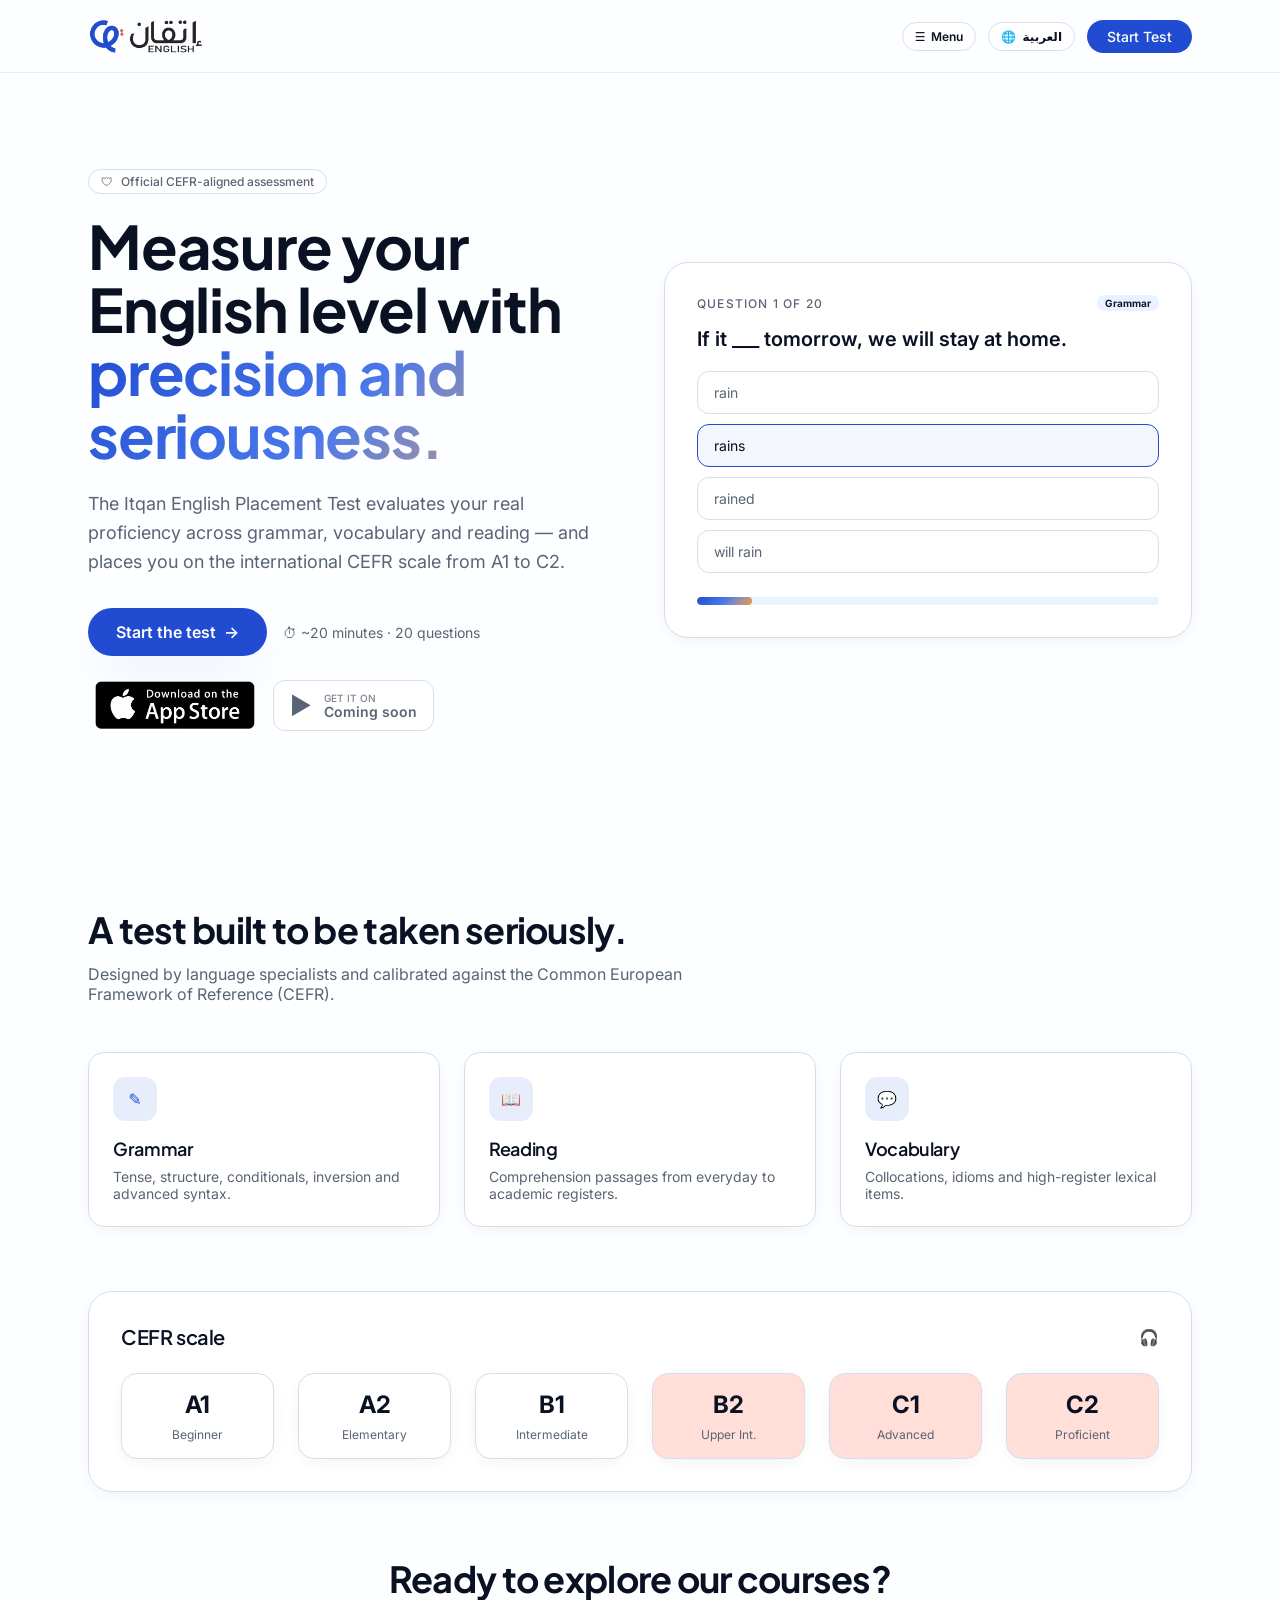
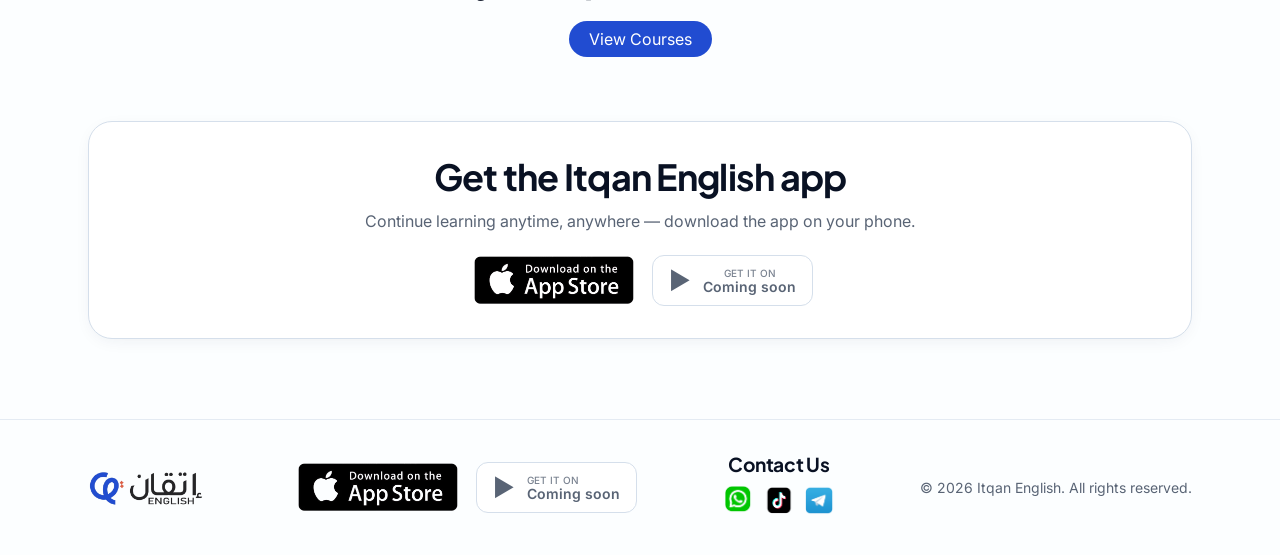
==== index.html @ 3c792fa4 "the first try" ====
<!doctype html><html lang="en"><head>
<meta charset="utf-8"/>
<meta name="viewport" content="width=device-width,initial-scale=1"/>
<title>Itqan English — Official English Proficiency Placement Test</title>
<meta name="description" content="Take the official Itqan English proficiency test. Accurate CEFR-based placement (A1–C2)."/>
<link rel="preconnect" href="https://fonts.googleapis.com"/>
<link rel="preconnect" href="https://fonts.gstatic.com" crossorigin/>
<link rel="stylesheet" href="https://fonts.googleapis.com/css2?family=Inter:wght@400;500;600;700&family=Plus+Jakarta+Sans:wght@600;700;800&family=Noto+Kufi+Arabic:wght@400;500;600;700;800&display=swap"/>
<link rel="stylesheet" href="itqan-html/styles.css"/>
</head><body>

  <header class="header">
  <div class="header-inner">

    <a href="index.html" class="logo">
      <img src="images/logo.png" alt="Logo" style="height:40px">
    </a>

    <nav class="nav">
      <div class="menu-wrap">
        <button id="menu-trigger" class="pill" aria-haspopup="true">
          ☰ <span data-i18n="nav.menu"></span>
        </button>

        <div id="menu-panel" class="menu-panel">
          <a href="index.html" data-i18n="nav.home"></a>
          <a href="itqan-html/courses.html" data-i18n="nav.courses"></a>
          <a href="itqan-html/about.html" data-i18n="nav.about"></a>
        </div>
      </div>

      <button class="pill" onclick="setLang(getLang()==='en'?'ar':'en')">
        🌐 <span data-i18n="lang.toggle"></span>
      </button>

      <a href="itqan-html/test.html" class="cta" data-i18n="nav.start"></a>
    </nav>

  </div>
</header>

<section class="hero">
  <div class="hero-bg"></div><div class="hero-blob"></div>
  <div class="hero-grid">
    <div>
      <span class="badge">🛡 <span data-i18n="home.badge"></span></span>
      <h1 class="h1 mt-5"><span data-i18n="home.title.1"></span><span class="h1-grad" data-i18n="home.title.2"></span></h1>
      <p class="lead" data-i18n="home.subtitle"></p>
      <div class="mt-8 flex items-center gap-4" style="flex-wrap:wrap">
        <a href="itqan-html/test.html" class="cta cta-lg"><span data-i18n="home.cta.start"></span> →</a>
        <span class="muted text-sm">⏱ <span data-i18n="home.cta.meta"></span></span>
      </div>
      <div class="stores">
  <a href="https://apps.apple.com/sa/app/english-إتقان/id6759668469" target="_blank" rel="noopener">
  <img src="images/appleIcon.png" alt="Download on the App Store" style="height:50px">
</a>
  <div class="store store-disabled" aria-disabled="true">
    <span style="font-size:1.5rem">▶</span>
    <span class="store-lines"><span class="store-top" data-i18n="store.google.top"></span><span class="store-bot" data-i18n="store.google.soon"></span></span>
  </div>
</div>
    </div>
    <div>
      <div class="card card-lg">
        <div class="flex items-center justify-between mb-4">
          <span class="text-xs muted font-medium" style="text-transform:uppercase;letter-spacing:.1em" data-i18n="home.demo.qcount"></span>
          <span class="lvl-pill lvl-pill-sm" data-i18n="home.demo.section"></span>
        </div>
        <p class="text-xl font-semibold">If it ___ tomorrow, we will stay at home.</p>
        <div class="mt-5" style="display:flex;flex-direction:column;gap:.625rem">
          <div class="opt">rain</div>
          <div class="opt opt-active">rains</div>
          <div class="opt">rained</div>
          <div class="opt">will rain</div>
        </div>
        <div class="demo-progress"><div class="demo-bar"></div></div>
      </div>
    </div>
  </div>
</section>

<section class="section">
  <div style="max-width:42rem;margin-bottom:3rem">
    <h2 class="h2" data-i18n="home.features.title"></h2>
    <p class="muted mt-3" data-i18n="home.features.desc"></p>
  </div>
  <div class="grid grid-3">
    <div class="card"><div class="feature-icon">✎</div><h3 class="text-lg font-semibold mt-4" data-i18n="home.feat.grammar.t"></h3><p class="muted text-sm mt-2" data-i18n="home.feat.grammar.d"></p></div>
    <div class="card"><div class="feature-icon">📖</div><h3 class="text-lg font-semibold mt-4" data-i18n="home.feat.reading.t"></h3><p class="muted text-sm mt-2" data-i18n="home.feat.reading.d"></p></div>
    <div class="card"><div class="feature-icon">💬</div><h3 class="text-lg font-semibold mt-4" data-i18n="home.feat.vocab.t"></h3><p class="muted text-sm mt-2" data-i18n="home.feat.vocab.d"></p></div>
  </div>

  <div class="card card-lg mt-16">
    <div class="flex items-center justify-between mb-6"><h3 class="text-xl font-semibold" data-i18n="home.cefr.title"></h3><span>🎧</span></div>
    <div class="grid grid-6 grid-6-sm">
      <div class="card" style="text-align:center;padding:1rem;"><div class="text-2xl font-bold">A1</div><div class="muted text-xs mt-2" data-i18n="cefr.A1"></div></div><div class="card" style="text-align:center;padding:1rem;"><div class="text-2xl font-bold">A2</div><div class="muted text-xs mt-2" data-i18n="cefr.A2"></div></div><div class="card" style="text-align:center;padding:1rem;"><div class="text-2xl font-bold">B1</div><div class="muted text-xs mt-2" data-i18n="cefr.B1"></div></div><div class="card" style="text-align:center;padding:1rem;background:var(--peach)"><div class="text-2xl font-bold">B2</div><div class="muted text-xs mt-2" data-i18n="cefr.B2"></div></div><div class="card" style="text-align:center;padding:1rem;background:var(--peach)"><div class="text-2xl font-bold">C1</div><div class="muted text-xs mt-2" data-i18n="cefr.C1"></div></div><div class="card" style="text-align:center;padding:1rem;background:var(--peach)"><div class="text-2xl font-bold">C2</div><div class="muted text-xs mt-2" data-i18n="cefr.C2"></div></div>
    </div>
  </div>

  <div class="mt-16 text-center" style="display:flex;flex-direction:column;align-items:center">
    <h3 class="h2" data-i18n="home.ready.title"></h3>
    <br>
    <a href="itqan-html/courses.html" class="cta" data-i18n="home.ready.cta"></a>
  </div>

  <div class="card card-lg mt-16 text-center">
    <h3 class="h2" data-i18n="home.app.title"></h3>
    <p class="muted mt-3" data-i18n="home.app.desc"></p>
    <div class="stores" style="justify-content:center">
  <a href="https://apps.apple.com/sa/app/english-إتقان/id6759668469" target="_blank" rel="noopener">
  <img src="images/appleIcon.png" alt="Download on the App Store" style="height:50px">
</a>
  <div class="store store-disabled" aria-disabled="true">
    <span style="font-size:1.5rem">▶</span>
    <span class="store-lines"><span class="store-top" data-i18n="store.google.top"></span><span class="store-bot" data-i18n="store.google.soon"></span></span>
  </div>
</div>
  </div>
</section>

<footer class="footer"><div class="footer-inner">
  <div class="logo"><img src="images/logo.png" alt="Logo" style="height:40px"></div>
  <div class="stores" style="margin-top:0">
  <a href="https://apps.apple.com/sa/app/english-إتقان/id6759668469" target="_blank" rel="noopener">
  <img src="images/appleIcon.png" alt="Download on the App Store" style="height:50px">
</a>
  <div class="store store-disabled" aria-disabled="true">
    <span style="font-size:1.5rem">▶</span>
    <span class="store-lines"><span class="store-top" data-i18n="store.google.top"></span><span class="store-bot" data-i18n="store.google.soon"></span></span>
  </div>
</div>

<div class="box">
    <h3 style="font-size: 1.2rem; margin:0; padding:0; margin-left:5px;" data-i18n="footer.contact">
    Contact Us
</h3>

    <div style="display:flex; align-items:center; gap:10px; margin:0.5rem 0;">
        <a href="https://wa.me/966508538283" target="_blank">
            <img src="images/WhatsAppIcon.png" style="width:31px; height:31px;">
        </a>

        <a href="https://www.tiktok.com/@itqanenglish" target="_blank">
            <img src="images/TikTokIcon.png" style="width:30px; height:30px;">
        </a>

        <a href="https://t.me/Itqanenglish_sa" target="_blank">
            <img src="images/TelegramIcon.png" style="width:30px; height:30px;">
        </a>
    </div>
</div>

  <p>© <span id="year"></span> Itqan English. <span data-i18n="footer.rights"></span></p>
</div></footer>
<script>document.getElementById('year').textContent=new Date().getFullYear();</script>
<script src="itqan-html/app.js"></script></body></html>
---- itqan-html/styles.css ----
:root{
  --radius:.625rem;
  --background:oklch(.995 .003 250);
  --foreground:oklch(.18 .04 265);
  --card:#fff;
  --card-foreground:oklch(.18 .04 265);
  --primary:oklch(.48 .21 265);
  --primary-foreground:#fff;
  --primary-soft:oklch(.74 .12 265);
  --secondary:oklch(.96 .02 250);
  --secondary-foreground:oklch(.22 .05 265);
  --muted-foreground:oklch(.5 .03 260);
  --coral:oklch(.66 .17 30);
  --peach:oklch(.93 .04 30);
  --border:oklch(.9 .02 255);
  --gradient-hero:linear-gradient(135deg,oklch(.48 .21 265) 0%,oklch(.6 .18 265) 50%,oklch(.74 .16 65) 100%);
  --gradient-soft:linear-gradient(180deg,oklch(.99 .005 250) 0%,oklch(.96 .03 265) 100%);
  --shadow-elegant:0 20px 50px -20px oklch(.48 .21 265 / .35);
  --shadow-card:0 4px 20px -8px oklch(.3 .05 265 / .12);
}
*{box-sizing:border-box;margin:0;padding:0;border:0 solid var(--border)}
html,body{background:var(--background);color:var(--foreground);font-family:'Inter',system-ui,-apple-system,sans-serif;-webkit-font-smoothing:antialiased;min-height:100%}
html[lang="ar"] body{font-family:'Noto Kufi Arabic','Inter',sans-serif}
h1,h2,h3,h4{font-family:'Plus Jakarta Sans','Inter',sans-serif;letter-spacing:-.02em;font-weight:700;color:var(--foreground)}
html[lang="ar"] h1,html[lang="ar"] h2,html[lang="ar"] h3,html[lang="ar"] h4{font-family:'Noto Kufi Arabic','Plus Jakarta Sans',sans-serif;letter-spacing:0}
a{color:inherit;text-decoration:none}
button{cursor:pointer;font:inherit;background:none;color:inherit}
img{max-width:100%;display:block}
ul{list-style:none}
.container{max-width:72rem;margin:0 auto;padding:0 1.5rem}
.container-narrow{max-width:56rem;margin:0 auto;padding:0 1.5rem}
.container-tight{max-width:48rem;margin:0 auto;padding:0 1.5rem}

/* Header */
.header{position:sticky;top:0;z-index:40;border-bottom:1px solid color-mix(in oklch,var(--border) 60%,transparent);background:color-mix(in oklch,var(--background) 80%,transparent);backdrop-filter:blur(8px)}
.header-inner{display:flex;align-items:center;justify-content:space-between;padding:1rem 1.5rem;max-width:72rem;margin:0 auto}
.logo{display:flex;align-items:center;gap:.75rem;font-weight:800;font-size:1.15rem;color:var(--foreground)}
.logo-mark{width:36px;height:36px;border-radius:10px;background:var(--gradient-hero);display:grid;place-items:center;color:#fff;font-weight:800;font-family:'Plus Jakarta Sans',sans-serif}
.nav{display:flex;align-items:center;gap:.75rem;font-size:.875rem;font-weight:500;color:var(--muted-foreground);position:relative}
.pill{display:inline-flex;align-items:center;gap:.375rem;border:1px solid var(--border);background:var(--card);padding:.375rem .75rem;border-radius:9999px;font-size:.75rem;font-weight:600;color:var(--foreground);transition:background .15s}
.pill:hover{background:var(--secondary)}
.cta{background:var(--primary);color:var(--primary-foreground);padding:.5rem 1.25rem;border-radius:9999px;box-shadow:var(--shadow-elegant);transition:transform .15s;display:inline-block}
.cta:hover{transform:scale(1.02)}
.cta-lg{padding:.875rem 1.75rem;font-weight:600;font-size:1rem;display:inline-flex;align-items:center;gap:.5rem}
.menu-wrap{position:relative}
.menu-panel{position:absolute;top:calc(100% + .5rem);inset-inline-end:0;min-width:10rem;background:var(--card);border:1px solid var(--border);border-radius:.75rem;box-shadow:var(--shadow-card);padding:.375rem;display:none;z-index:50}
.menu-panel.open{display:block}
.menu-panel a{display:block;padding:.5rem .75rem;border-radius:.5rem;font-size:.875rem;color:var(--foreground)}
.menu-panel a:hover{background:var(--secondary)}

/* Generic */
.badge{display:inline-flex;align-items:center;gap:.5rem;border:1px solid var(--border);background:var(--card);padding:.25rem .75rem;border-radius:9999px;font-size:.75rem;font-weight:500;color:var(--muted-foreground)}
.muted{color:var(--muted-foreground)}
.card{border:1px solid var(--border);background:var(--card);border-radius:1rem;padding:1.5rem;box-shadow:var(--shadow-card)}
.card-lg{border-radius:1.5rem;padding:2rem}
.grid{display:grid;gap:1.5rem}
.grid-3{grid-template-columns:repeat(3,minmax(0,1fr))}
.grid-2{grid-template-columns:repeat(2,minmax(0,1fr))}
.grid-6{grid-template-columns:repeat(6,minmax(0,1fr))}
@media (max-width:768px){.grid-3,.grid-2,.grid-6{grid-template-columns:1fr}.hero-grid{grid-template-columns:1fr !important}.grid-6-sm{grid-template-columns:repeat(3,1fr) !important}}

/* Hero */
.hero{position:relative;overflow:hidden}
.hero-bg{position:absolute;inset:0;z-index:-1;background:var(--gradient-soft)}
.hero-blob{position:absolute;top:-8rem;inset-inline-end:-8rem;width:24rem;height:24rem;border-radius:9999px;opacity:.3;filter:blur(60px);background:var(--gradient-hero);z-index:-1}
.hero-grid{display:grid;grid-template-columns:1fr 1fr;gap:3rem;align-items:center;padding:6rem 1.5rem;max-width:72rem;margin:0 auto}
.h1{font-size:3rem;line-height:1.05;font-weight:700}
@media(min-width:768px){.h1{font-size:3.75rem}}
.h1-grad{display:block;background:var(--gradient-hero);-webkit-background-clip:text;background-clip:text;color:transparent}
.lead{margin-top:1.5rem;max-width:32rem;font-size:1.125rem;color:var(--muted-foreground);line-height:1.6}

/* CEFR / features */
.feature-icon{width:44px;height:44px;border-radius:.75rem;background:color-mix(in oklch,var(--primary) 10%,transparent);display:grid;place-items:center;color:var(--primary)}
.section{max-width:72rem;margin:0 auto;padding:5rem 1.5rem}
.h2{font-size:1.875rem;font-weight:700}
@media(min-width:768px){.h2{font-size:2.25rem}}

/* Store badges */
.stores{display:flex;flex-wrap:wrap;align-items:center;gap:.75rem;margin-top:1.5rem}
.store{display:inline-flex;align-items:center;gap:.75rem;background:var(--foreground);color:var(--background);padding:.625rem 1rem;border-radius:.75rem;box-shadow:var(--shadow-elegant);transition:transform .15s}
.store:hover{transform:scale(1.03)}
.store-disabled{background:var(--card);color:var(--muted-foreground);border:1px solid var(--border);box-shadow:none}
.store-lines{display:flex;flex-direction:column;line-height:1.1}
.store-top{font-size:.625rem;opacity:.8;font-weight:500}
.store-bot{font-size:.875rem;font-weight:600}

/* Footer */
.footer{border-top:1px solid color-mix(in oklch,var(--border) 60%,transparent);background:var(--background)}
.footer-inner{max-width:72rem;margin:0 auto;padding:2rem 1.5rem;display:flex;flex-direction:column;gap:1rem;align-items:center;justify-content:space-between;font-size:.875rem;color:var(--muted-foreground)}
@media(min-width:640px){.footer-inner{flex-direction:row}}

/* Demo card */
.demo-progress{height:.5rem;width:100%;overflow:hidden;border-radius:9999px;background:var(--secondary);margin-top:1.5rem}
.demo-bar{height:100%;width:12%;border-radius:9999px;background:var(--gradient-hero)}
.opt{border:1px solid var(--border);padding:.75rem 1rem;border-radius:.75rem;font-size:.875rem;color:var(--muted-foreground)}
.opt-active{border-color:var(--primary);background:color-mix(in oklch,var(--primary) 5%,transparent);color:var(--foreground)}

/* Test */
.timer{display:inline-flex;align-items:center;gap:.375rem;background:var(--secondary);padding:.25rem .75rem;border-radius:9999px;font-weight:500;color:var(--secondary-foreground);font-size:.875rem}
.q-bar{height:.5rem;width:100%;overflow:hidden;border-radius:9999px;background:var(--secondary);margin:.5rem 0 2rem}
.q-bar-fill{height:100%;border-radius:9999px;background:var(--gradient-hero);transition:width .3s}
.q-context{margin-bottom:1.25rem;border-left:4px solid var(--primary);background:color-mix(in oklch,var(--secondary) 60%,transparent);padding:1rem;border-radius:.75rem;font-size:.875rem;line-height:1.6}
html[dir="rtl"] .q-context{border-left:0;border-right:4px solid var(--primary)}
.choice{display:flex;width:100%;align-items:center;gap:1rem;border:1px solid var(--border);background:var(--card);padding:1rem 1.25rem;border-radius:1rem;text-align:start;transition:all .15s}
.choice:hover{border-color:color-mix(in oklch,var(--primary) 40%,var(--border))}
.choice.sel{border-color:var(--primary);background:color-mix(in oklch,var(--primary) 5%,transparent);box-shadow:var(--shadow-card)}
.choice-letter{flex-shrink:0;width:28px;height:28px;border-radius:9999px;border:1px solid var(--border);display:grid;place-items:center;font-size:.75rem;font-weight:600;color:var(--muted-foreground)}
.choice.sel .choice-letter{border-color:var(--primary);background:var(--primary);color:#fff}
.nav-btns{margin-top:1.5rem;display:flex;align-items:center;justify-content:space-between}
.btn-secondary{display:inline-flex;align-items:center;gap:.5rem;border:1px solid var(--border);background:var(--card);padding:.625rem 1.25rem;border-radius:9999px;font-size:.875rem;font-weight:500;color:var(--foreground)}
.btn-secondary:hover{background:var(--secondary)}
.btn-secondary:disabled{opacity:.4;cursor:not-allowed}
.btn-primary{display:inline-flex;align-items:center;gap:.5rem;background:var(--primary);color:var(--primary-foreground);padding:.625rem 1.5rem;border-radius:9999px;font-size:.875rem;font-weight:600;box-shadow:var(--shadow-elegant)}
.btn-primary:disabled{opacity:.5;cursor:not-allowed}

/* Results */
.result-hero{padding:3rem 2rem;text-align:center;color:#fff;background:var(--gradient-hero)}
.result-num{font-size:4.5rem;font-weight:700;margin-top:.5rem}
.stat-row{display:grid;gap:1.5rem;background:var(--card);padding:2rem}
@media(min-width:768px){.stat-row{grid-template-columns:repeat(3,1fr)}}
.stat-label{font-size:.75rem;font-weight:500;text-transform:uppercase;letter-spacing:.1em;color:var(--muted-foreground)}
.stat-value{margin-top:.25rem;font-size:1.5rem;font-weight:700}
.bar-track{height:.625rem;width:100%;overflow:hidden;border-radius:9999px;background:var(--secondary)}
.bar-fill{height:100%;border-radius:9999px;transition:width .3s}

/* Courses */
.lvl-pill{display:inline-block;background:var(--primary);color:#fff;padding:.25rem .625rem;border-radius:9999px;font-size:.75rem;font-weight:700}
.lvl-pill-sm{background:var(--secondary);color:var(--secondary-foreground);padding:.125rem .5rem;font-size:.625rem}
.filter-btn{border:1px solid var(--border);background:var(--card);padding:.375rem 1rem;border-radius:9999px;font-size:.75rem;font-weight:600;color:var(--muted-foreground)}
.filter-btn:hover{background:var(--secondary)}
.filter-btn.active{border-color:var(--primary);background:var(--primary);color:#fff}

/* Utility */
.flex{display:flex}
.items-center{align-items:center}
.justify-between{justify-content:space-between}
.justify-center{justify-content:center}
.gap-2{gap:.5rem}.gap-3{gap:.75rem}.gap-4{gap:1rem}.gap-6{gap:1.5rem}
.mt-2{margin-top:.5rem}.mt-3{margin-top:.75rem}.mt-4{margin-top:1rem}.mt-5{margin-top:1.25rem}.mt-6{margin-top:1.5rem}.mt-8{margin-top:2rem}.mt-10{margin-top:2.5rem}.mt-12{margin-top:3rem}.mt-16{margin-top:4rem}
.mb-4{margin-bottom:1rem}.mb-6{margin-bottom:1.5rem}.mb-8{margin-bottom:2rem}.mb-12{margin-bottom:3rem}
.text-center{text-align:center}
.text-sm{font-size:.875rem}.text-xs{font-size:.75rem}.text-lg{font-size:1.125rem}.text-xl{font-size:1.25rem}.text-2xl{font-size:1.5rem}
.font-bold{font-weight:700}.font-semibold{font-weight:600}.font-medium{font-weight:500}
.text-primary{color:var(--primary)}
.w-full{width:100%}
.hidden{display:none}

.skill-block {
  margin-top: 4rem;
}

.skill-title {
  font-size: 2rem;
  font-weight: 700;
  margin-bottom: 1rem;
}

.skill-filters {
  display: flex;
  gap: .75rem;
  margin-bottom: 1.5rem;
  align-items: center;
}

.skill-grid {
  display: grid;
  grid-template-columns: repeat(auto-fill,minmax(280px,1fr));
  gap: 1.5rem;
}

.filter-btn {
  background: #fff;
  border: 1px solid var(--border);
  padding: .5rem;
  border-radius: .5rem;
  cursor: pointer;
}

.level-icon {
  height: 28px;
}

.filter-btn.active-filter {
  background: rgba(0, 102, 255, 0.15); /* أزرق شفاف */
  border-color: #0066ff;
  border-width: 2px;
}

.skill-main-icon {
  height: 32px;
  margin-inline-end: .5rem;
  vertical-align: middle;
}

.course-skill-icon {
  height: 32px;
  width: 32px;
  object-fit: contain;
  display: block;
}

.footer .box-container .box h3{
    color: #333;
    font-size: 2.5rem;
    padding: 1rem 0;
}

.footer .box-container .box a{
    display: block;color: #666;
    font-size: 1.5rem;
    padding: 1rem 0;
}

.second-row {
  display: none;
}

.skill-grid.expanded .second-row {
  display: flex;
}

.view-toggle {
  display: inline-flex;
  align-items: center;
  gap: .4rem;
  font-weight: 600;
  color: var(--primary);
  background: none;
  border: none;
  cursor: pointer;
  margin-top: 1rem;
  font-size: .9rem;
  transition: color .2s;
}

.view-toggle:hover {
  color: color-mix(in oklch, var(--primary) 60%, black);
}

.view-toggle .arrow {
  font-size: 1rem;
  transition: transform .3s;
}

/* English layout */
html[lang="en"] .skill-grid {
  max-height: 220px; /* الارتفاع المناسب للإنجليزي */
  overflow: hidden;
  transition: max-height .4s ease;
}

/* Arabic layout */
html[lang="ar"] .skill-grid {
  max-height: 260px; /* ارفعيه شوي لأن العربي أطول */
  overflow: hidden;
  transition: max-height .4s ease;
}

/* السطر الثاني مخفي فعليًا داخل الحجم */
.second-row {
  opacity: 0;
  pointer-events: none;
  transform: translateY(-10px);
  transition: opacity 0.4s ease, transform 0.4s ease;
}

.skill-grid.expanded {
  max-height: 5000px !important;
}

.skill-grid.expanded .second-row {
  opacity: 1;
  pointer-events: auto;
  transform: translateY(0);
}

/* السؤال فقط */
html[dir="rtl"] .card h2{
    direction:ltr !important;
    text-align:left !important;
}

/* الخيارات فقط */
html[dir="rtl"] .choice,
html[dir="rtl"] .choice span{
    direction:ltr !important;
    text-align:left !important;
}

/* نصوص القراءة فقط */
html[dir="rtl"] .q-context{
    direction:ltr !important;
    text-align:left !important;
}

html[dir="rtl"] .hero .text-xl.font-semibold,
html[dir="rtl"] .hero .opt{
    direction:ltr !important;
    text-align:left !important;
}

.audio-btn {
  display: block;
  margin: 0 auto 10px auto; /* وسط + مسافة تحت */
}

/* إعادة النص لوضعه الطبيعي بدون التأثير على مسافاته */
.q-prompt-text {
  line-height: 1.4; 
  margin-top: 0;
}

/* التحكم في السماعة وحدها (مكانها والهوامش الخاصة بها) */
.audio-btn {
  background: transparent;
  border: none;
  padding: 0;
  margin: -30px 0 -30px 0;
}

/* الأسئلة */
.q-prompt-text{
    text-align:left !important;
    direction:ltr !important;
}

/* الخيارات */
.choice{
    text-align:left !important;
    direction:ltr !important;
}

/* نص الخيار */
.choice span{
    text-align:left !important;
}

/* نصوص القراءة */
.q-context{
    text-align:left !important;
    direction:ltr !important;
}

.audio-timer{
  min-width:45px;
  font-weight:600;
  color:#3B82F6;
  font-size:16px;
}
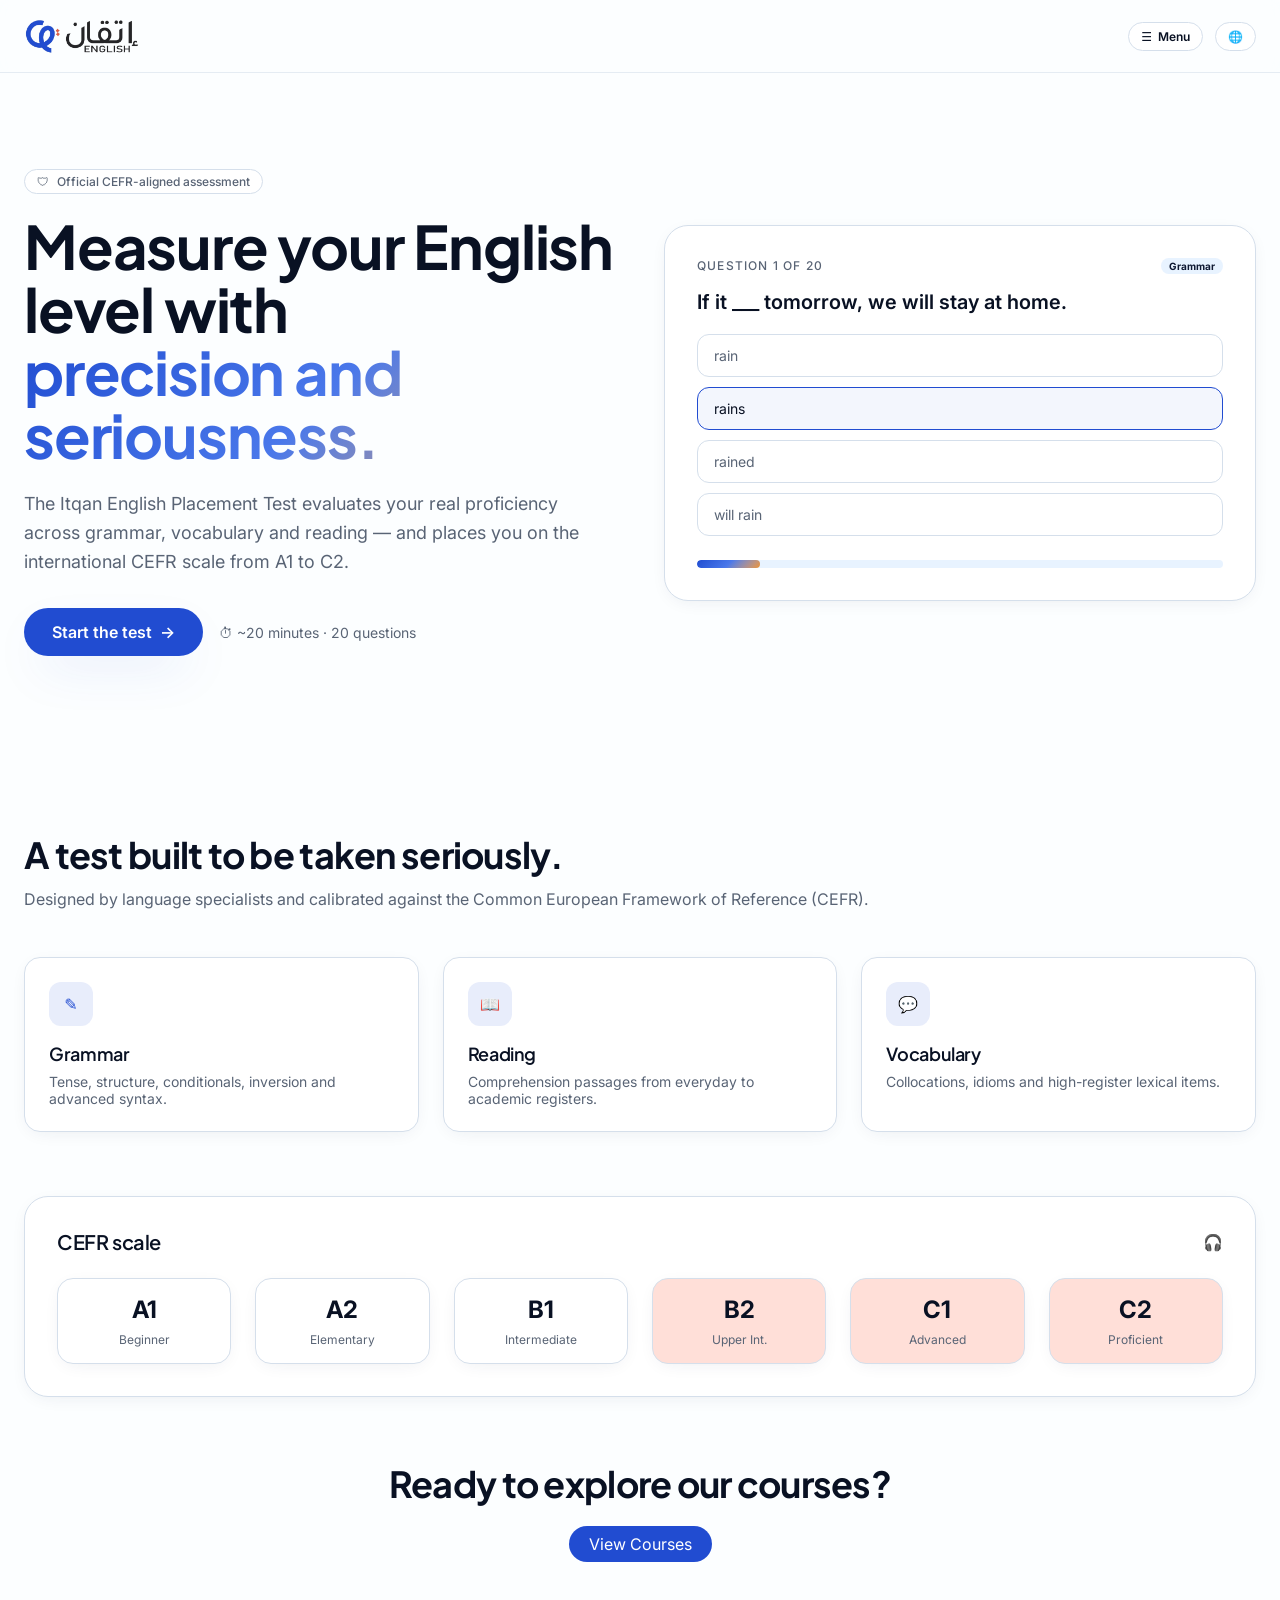
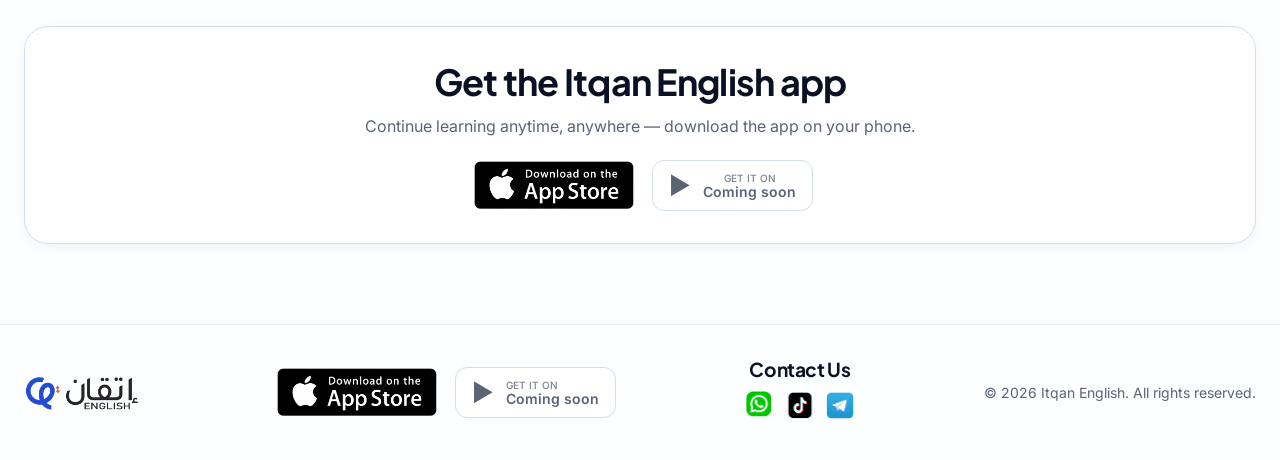
==== commit 19514b98: "Remove store links and related elements from index.html Removed the store section including Apple an" ====
--- a/index.html
+++ b/index.html
@@ -29,11 +29,11 @@
         </div>
       </div>
 
-      <button class="pill" onclick="setLang(getLang()==='en'?'ar':'en')">
-        🌐 <span data-i18n="lang.toggle"></span>
+            <button class="pill" onclick="setLang(getLang()==='en'?'ar':'en')">
+        🌐 <span data-i18n="lang.toggle" style="display:none;"></span>
       </button>
 
-      <a href="itqan-html/test.html" class="cta" data-i18n="nav.start"></a>
+      
     </nav>
 
   </div>
@@ -50,15 +50,7 @@
         <a href="itqan-html/test.html" class="cta cta-lg"><span data-i18n="home.cta.start"></span> →</a>
         <span class="muted text-sm">⏱ <span data-i18n="home.cta.meta"></span></span>
       </div>
-      <div class="stores">
-  <a href="https://apps.apple.com/sa/app/english-إتقان/id6759668469" target="_blank" rel="noopener">
-  <img src="images/appleIcon.png" alt="Download on the App Store" style="height:50px">
-</a>
-  <div class="store store-disabled" aria-disabled="true">
-    <span style="font-size:1.5rem">▶</span>
-    <span class="store-lines"><span class="store-top" data-i18n="store.google.top"></span><span class="store-bot" data-i18n="store.google.soon"></span></span>
-  </div>
-</div>
+
     </div>
     <div>
       <div class="card card-lg">
@@ -153,4 +145,4 @@
   <p>© <span id="year"></span> Itqan English. <span data-i18n="footer.rights"></span></p>
 </div></footer>
 <script>document.getElementById('year').textContent=new Date().getFullYear();</script>
-<script src="itqan-html/app.js"></script></body></html>+<script src="itqan-html/app.js"></script></body></html>
--- a/itqan-html/styles.css
+++ b/itqan-html/styles.css
@@ -346,4 +346,252 @@
   font-weight:600;
   color:#3B82F6;
   font-size:16px;
-}+}
+
+/* منع الاهتزاز نهائياً */
+html, body {
+  overflow-x: hidden !important;
+}
+
+/* إصلاح تمدد العناصر */
+* {
+  max-width: 100% !important;
+  box-sizing: border-box;
+}
+
+/* إصلاح الحاويات */
+.container,
+.container-narrow,
+.container-tight {
+  padding-left: 1rem !important;
+  padding-right: 1rem !important;
+}
+
+/* إصلاح الهيرو */
+.hero-grid {
+  grid-template-columns: 1fr !important;
+  padding: 2rem 1rem !important;
+}
+
+/* إصلاح الكروت */
+.card,
+.card-lg {
+  width: 100% !important;
+  max-width: 100% !important;
+}
+
+/* إصلاح الشبكات */
+.grid-3,
+.grid-2 {
+  grid-template-columns: 1fr !important;
+}
+
+/* إصلاح skill-grid */
+.skill-grid {
+  grid-template-columns: 1fr !important;
+}
+
+@media (max-width: 480px) {
+  .h1 {
+    font-size: 2rem !important;
+    line-height: 1.2 !important;
+  }
+
+  h2, .text-xl {
+    font-size: 1.25rem !important;
+  }
+
+  .lead {
+    font-size: 1rem !important;
+  }
+}
+
+@media (max-width: 480px) {
+  .header-inner {
+    flex-wrap: wrap;
+    gap: .75rem;
+  }
+
+  .nav {
+    flex-wrap: wrap;
+    justify-content: center;
+    width: 100%;
+  }
+}
+
+@media (max-width: 480px) {
+  .skill-title {
+    font-size: 1.5rem !important;
+  }
+
+  .skill-grid {
+    grid-template-columns: 1fr !important;
+    gap: 1rem !important;
+  }
+}
+
+@media (max-width: 480px) {
+  .stat-row {
+    grid-template-columns: 1fr !important;
+  }
+
+  .grid-3 {
+    grid-template-columns: 1fr !important;
+  }
+}
+
+/* منع الاهتزاز نهائياً */
+html, body {
+  overflow-x: hidden !important;
+}
+
+/* إصلاح تمدد العناصر */
+* {
+  max-width: 100% !important;
+  box-sizing: border-box;
+}
+
+/* إصلاح الحاويات */
+.container,
+.container-narrow,
+.container-tight {
+  padding-left: 1rem !important;
+  padding-right: 1rem !important;
+}
+
+/* إصلاح الهيرو */
+.hero-grid {
+  grid-template-columns: 1fr !important;
+  padding: 2rem 1rem !important;
+}
+
+/* إصلاح الكروت */
+.card,
+.card-lg {
+  width: 100% !important;
+  max-width: 100% !important;
+}
+
+/* إصلاح الشبكات */
+.grid-3,
+.grid-2 {
+  grid-template-columns: 1fr !important;
+}
+
+/* إصلاح skill-grid */
+.skill-grid {
+  grid-template-columns: 1fr !important;
+}
+
+@media (max-width: 480px) {
+  .h1 {
+    font-size: 2rem !important;
+    line-height: 1.2 !important;
+  }
+
+  h2, .text-xl {
+    font-size: 1.25rem !important;
+  }
+
+  .lead {
+    font-size: 1rem !important;
+  }
+}
+
+@media (max-width: 480px) {
+  .header-inner {
+    flex-wrap: wrap;
+    gap: .75rem;
+  }
+
+  .nav {
+    flex-wrap: wrap;
+    justify-content: center;
+    width: 100%;
+  }
+}
+
+@media (max-width: 480px) {
+  .skill-title {
+    font-size: 1.5rem !important;
+  }
+
+  .skill-grid {
+    grid-template-columns: 1fr !important;
+    gap: 1rem !important;
+  }
+}
+
+@media (max-width: 480px) {
+  .stat-row {
+    grid-template-columns: 1fr !important;
+  }
+
+  .grid-3 {
+    grid-template-columns: 1fr !important;
+  }
+}
+
+/* ================================
+   إصلاح اللابتوب النهائي
+   ================================ */
+@media (min-width: 1024px) {
+
+  /* رجوع الحاويات */
+  .container,
+  .container-narrow,
+  .container-tight {
+    max-width: 72rem !important;
+    padding-left: 1.5rem !important;
+    padding-right: 1.5rem !important;
+    overflow: visible !important;
+  }
+
+  /* رجوع الهيرو */
+  .hero-grid {
+    grid-template-columns: 1fr 1fr !important;
+    padding: 6rem 1.5rem !important;
+  }
+
+  /* رجوع الشبكات */
+  .grid-3 {
+    grid-template-columns: repeat(3, 1fr) !important;
+  }
+
+  .grid-2 {
+    grid-template-columns: repeat(2, 1fr) !important;
+  }
+
+  /* رجوع skill-grid */
+  .skill-grid {
+    grid-template-columns: repeat(auto-fill, minmax(280px, 1fr)) !important;
+    max-height: none !important;
+  }
+
+  /* رجوع الكروت */
+  .card,
+  .card-lg {
+    width: auto !important;
+    max-width: 100% !important;
+  }
+
+  /* رجوع الهيدر */
+  .header-inner {
+    flex-wrap: nowrap !important;
+  }
+
+  .nav {
+    flex-wrap: nowrap !important;
+    justify-content: flex-end !important;
+  }
+
+  /* إلغاء max-width للجوال */
+  * {
+    max-width: none !important;
+  }
+
+  /* إلغاء overflow hidden للجوال */
+  html, body {
+    overflow-x: visible !important;
+  }
+}
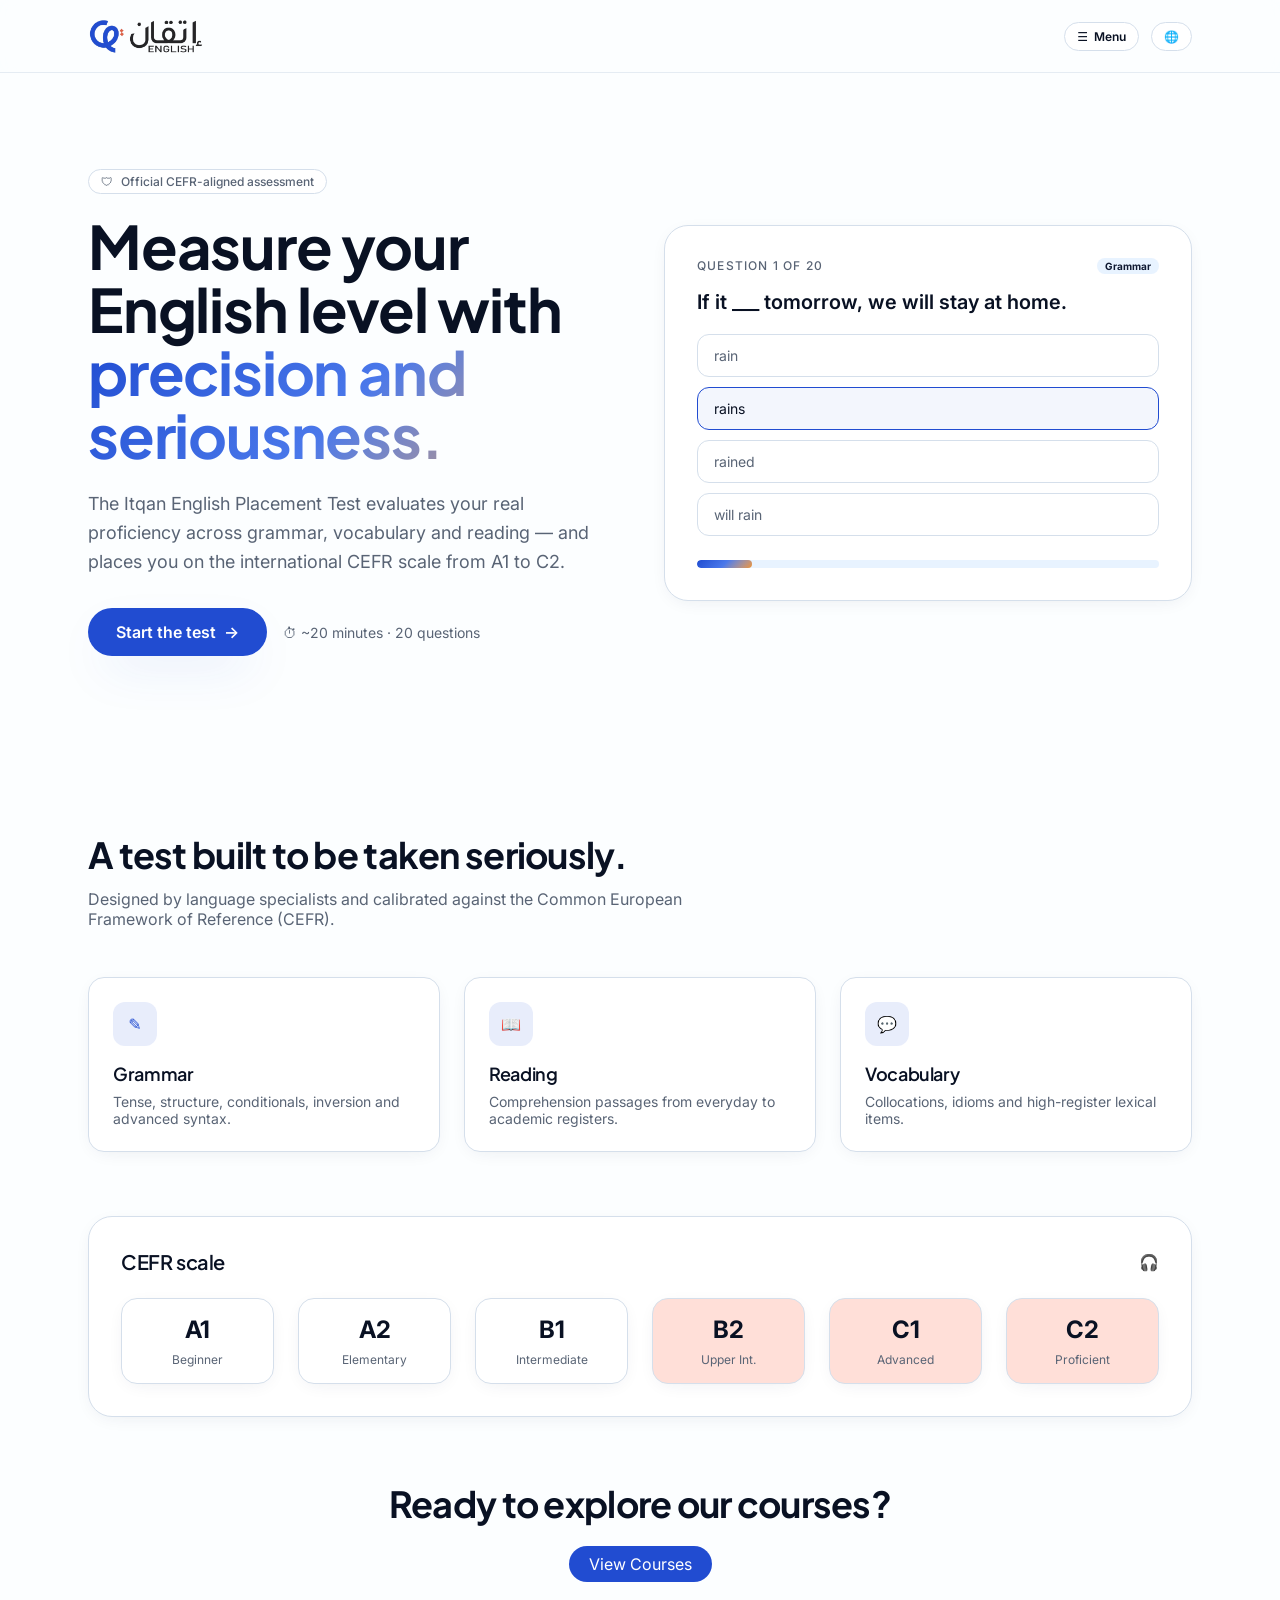
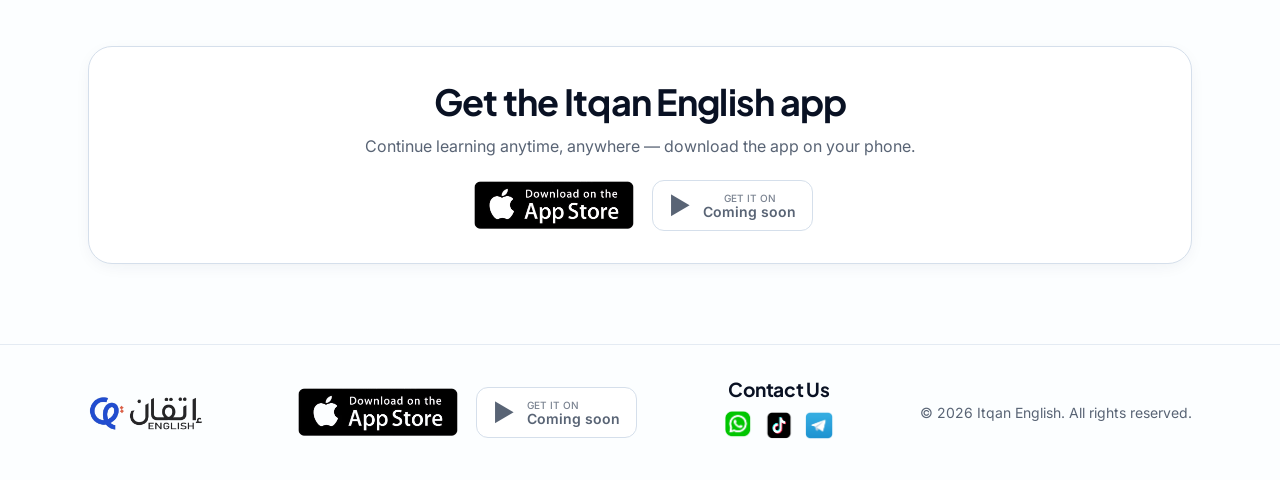
==== commit ab3f559b: "Add Noto Sans Symbols 2 font stylesheet" ====
--- a/index.html
+++ b/index.html
@@ -7,6 +7,7 @@
 <link rel="preconnect" href="https://fonts.gstatic.com" crossorigin/>
 <link rel="stylesheet" href="https://fonts.googleapis.com/css2?family=Inter:wght@400;500;600;700&family=Plus+Jakarta+Sans:wght@600;700;800&family=Noto+Kufi+Arabic:wght@400;500;600;700;800&display=swap"/>
 <link rel="stylesheet" href="itqan-html/styles.css"/>
+<link href="https://fonts.googleapis.com/css2?family=Noto+Sans+Symbols+2&display=swap" rel="stylesheet"/>
 </head><body>
 
   <header class="header">
--- a/itqan-html/styles.css
+++ b/itqan-html/styles.css
@@ -162,11 +162,6 @@
   align-items: center;
 }
 
-.skill-grid {
-  display: grid;
-  grid-template-columns: repeat(auto-fill,minmax(280px,1fr));
-  gap: 1.5rem;
-}
 
 .filter-btn {
   background: #fff;
@@ -211,69 +206,6 @@
     padding: 1rem 0;
 }
 
-.second-row {
-  display: none;
-}
-
-.skill-grid.expanded .second-row {
-  display: flex;
-}
-
-.view-toggle {
-  display: inline-flex;
-  align-items: center;
-  gap: .4rem;
-  font-weight: 600;
-  color: var(--primary);
-  background: none;
-  border: none;
-  cursor: pointer;
-  margin-top: 1rem;
-  font-size: .9rem;
-  transition: color .2s;
-}
-
-.view-toggle:hover {
-  color: color-mix(in oklch, var(--primary) 60%, black);
-}
-
-.view-toggle .arrow {
-  font-size: 1rem;
-  transition: transform .3s;
-}
-
-/* English layout */
-html[lang="en"] .skill-grid {
-  max-height: 220px; /* الارتفاع المناسب للإنجليزي */
-  overflow: hidden;
-  transition: max-height .4s ease;
-}
-
-/* Arabic layout */
-html[lang="ar"] .skill-grid {
-  max-height: 260px; /* ارفعيه شوي لأن العربي أطول */
-  overflow: hidden;
-  transition: max-height .4s ease;
-}
-
-/* السطر الثاني مخفي فعليًا داخل الحجم */
-.second-row {
-  opacity: 0;
-  pointer-events: none;
-  transform: translateY(-10px);
-  transition: opacity 0.4s ease, transform 0.4s ease;
-}
-
-.skill-grid.expanded {
-  max-height: 5000px !important;
-}
-
-.skill-grid.expanded .second-row {
-  opacity: 1;
-  pointer-events: auto;
-  transform: translateY(0);
-}
-
 /* السؤال فقط */
 html[dir="rtl"] .card h2{
     direction:ltr !important;
@@ -297,25 +229,12 @@
 html[dir="rtl"] .hero .opt{
     direction:ltr !important;
     text-align:left !important;
-}
-
-.audio-btn {
-  display: block;
-  margin: 0 auto 10px auto; /* وسط + مسافة تحت */
 }
 
 /* إعادة النص لوضعه الطبيعي بدون التأثير على مسافاته */
 .q-prompt-text {
   line-height: 1.4; 
   margin-top: 0;
-}
-
-/* التحكم في السماعة وحدها (مكانها والهوامش الخاصة بها) */
-.audio-btn {
-  background: transparent;
-  border: none;
-  padding: 0;
-  margin: -30px 0 -30px 0;
 }
 
 /* الأسئلة */
@@ -348,250 +267,201 @@
   font-size:16px;
 }
 
-/* منع الاهتزاز نهائياً */
-html, body {
-  overflow-x: hidden !important;
-}
-
-/* إصلاح تمدد العناصر */
-* {
-  max-width: 100% !important;
-  box-sizing: border-box;
-}
-
-/* إصلاح الحاويات */
-.container,
-.container-narrow,
-.container-tight {
-  padding-left: 1rem !important;
-  padding-right: 1rem !important;
-}
-
-/* إصلاح الهيرو */
-.hero-grid {
-  grid-template-columns: 1fr !important;
-  padding: 2rem 1rem !important;
-}
-
-/* إصلاح الكروت */
-.card,
-.card-lg {
-  width: 100% !important;
-  max-width: 100% !important;
-}
-
-/* إصلاح الشبكات */
-.grid-3,
-.grid-2 {
-  grid-template-columns: 1fr !important;
-}
-
-/* إصلاح skill-grid */
+/* Responsive breakpoints */
+/* Mobile: 0 - 480px */
+@media (max-width: 480px) {
+  .container, .container-narrow, .container-tight {
+    padding: 0 1rem;
+  }
+  .hero-grid {
+    padding: 3rem 1rem;
+    grid-template-columns: 1fr;
+    gap: 1rem;
+  }
+  .h1 { font-size: 2rem; line-height:1.1; }
+  .hero-blob { display: none; }
+  .header-inner { padding: 0.75rem 1rem; }
+}
+
+/* Tablet: 481px - 1023px */
+@media (min-width: 481px) and (max-width: 1023px) {
+
+  .hero-grid {
+    padding: 4rem 1.25rem;
+    grid-template-columns: 1fr 1fr;
+  }
+}
+
+/* Desktop / Laptop: 1024px+ */
+@media (min-width: 1024px) {
+
+  .hero-grid {
+    padding: 6rem 1.5rem;
+  }
+}
+
+/* Responsive-safe course grid: avoids forced wide columns that cause overflow */
 .skill-grid {
-  grid-template-columns: 1fr !important;
-}
-
-@media (max-width: 480px) {
-  .h1 {
-    font-size: 2rem !important;
-    line-height: 1.2 !important;
-  }
-
-  h2, .text-xl {
-    font-size: 1.25rem !important;
-  }
-
-  .lead {
-    font-size: 1rem !important;
-  }
-}
-
-@media (max-width: 480px) {
-  .header-inner {
-    flex-wrap: wrap;
-    gap: .75rem;
-  }
-
-  .nav {
-    flex-wrap: wrap;
-    justify-content: center;
-    width: 100%;
-  }
-}
-
-@media (max-width: 480px) {
-  .skill-title {
-    font-size: 1.5rem !important;
-  }
-
-  .skill-grid {
-    grid-template-columns: 1fr !important;
-    gap: 1rem !important;
-  }
-}
-
-@media (max-width: 480px) {
-  .stat-row {
-    grid-template-columns: 1fr !important;
-  }
-
-  .grid-3 {
-    grid-template-columns: 1fr !important;
-  }
-}
-
-/* منع الاهتزاز نهائياً */
-html, body {
-  overflow-x: hidden !important;
-}
-
-/* إصلاح تمدد العناصر */
-* {
-  max-width: 100% !important;
-  box-sizing: border-box;
-}
-
-/* إصلاح الحاويات */
-.container,
-.container-narrow,
-.container-tight {
-  padding-left: 1rem !important;
-  padding-right: 1rem !important;
-}
-
-/* إصلاح الهيرو */
-.hero-grid {
-  grid-template-columns: 1fr !important;
-  padding: 2rem 1rem !important;
-}
-
-/* إصلاح الكروت */
-.card,
-.card-lg {
-  width: 100% !important;
-  max-width: 100% !important;
-}
-
-/* إصلاح الشبكات */
-.grid-3,
-.grid-2 {
-  grid-template-columns: 1fr !important;
-}
-
-/* إصلاح skill-grid */
-.skill-grid {
-  grid-template-columns: 1fr !important;
-}
-
-@media (max-width: 480px) {
-  .h1 {
-    font-size: 2rem !important;
-    line-height: 1.2 !important;
-  }
-
-  h2, .text-xl {
-    font-size: 1.25rem !important;
-  }
-
-  .lead {
-    font-size: 1rem !important;
-  }
-}
-
-@media (max-width: 480px) {
-  .header-inner {
-    flex-wrap: wrap;
-    gap: .75rem;
-  }
-
-  .nav {
-    flex-wrap: wrap;
-    justify-content: center;
-    width: 100%;
-  }
-}
-
-@media (max-width: 480px) {
-  .skill-title {
-    font-size: 1.5rem !important;
-  }
-
-  .skill-grid {
-    grid-template-columns: 1fr !important;
-    gap: 1rem !important;
-  }
-}
-
-@media (max-width: 480px) {
-  .stat-row {
-    grid-template-columns: 1fr !important;
-  }
-
-  .grid-3 {
-    grid-template-columns: 1fr !important;
-  }
-}
-
-/* ================================
-   إصلاح اللابتوب النهائي
-   ================================ */
-@media (min-width: 1024px) {
-
-  /* رجوع الحاويات */
-  .container,
-  .container-narrow,
-  .container-tight {
-    max-width: 72rem !important;
-    padding-left: 1.5rem !important;
-    padding-right: 1.5rem !important;
-    overflow: visible !important;
-  }
-
-  /* رجوع الهيرو */
-  .hero-grid {
-    grid-template-columns: 1fr 1fr !important;
-    padding: 6rem 1.5rem !important;
-  }
-
-  /* رجوع الشبكات */
-  .grid-3 {
-    grid-template-columns: repeat(3, 1fr) !important;
-  }
-
-  .grid-2 {
-    grid-template-columns: repeat(2, 1fr) !important;
-  }
-
-  /* رجوع skill-grid */
-  .skill-grid {
-    grid-template-columns: repeat(auto-fill, minmax(280px, 1fr)) !important;
-    max-height: none !important;
-  }
-
-  /* رجوع الكروت */
-  .card,
-  .card-lg {
-    width: auto !important;
-    max-width: 100% !important;
-  }
-
-  /* رجوع الهيدر */
-  .header-inner {
-    flex-wrap: nowrap !important;
-  }
-
-  .nav {
-    flex-wrap: nowrap !important;
-    justify-content: flex-end !important;
-  }
-
-  /* إلغاء max-width للجوال */
-  * {
-    max-width: none !important;
-  }
-
-  /* إلغاء overflow hidden للجوال */
-  html, body {
-    overflow-x: visible !important;
-  }
-}
+  display: grid;
+  gap: 1rem;
+  grid-template-columns: repeat(auto-fit, minmax(200px, 1fr));
+}
+
+/* Second-row remains hidden by default; JS toggles .expanded to reveal it */
+.second-row {
+  display: none;
+}
+.skill-grid.expanded .second-row {
+  display: flex;
+  gap: 1rem;
+}
+
+/* Audio button: stable margins without negative offsets */
+.audio-btn {
+  display: block;
+  margin: 0 auto 10px;
+  background: transparent;
+  border: none;
+  padding: 0;
+}
+
+/* Center stores inside the hero specifically (fixes App Store + Coming Soon left shift on mobile) */
+.hero .stores {
+  justify-content: center;
+  width: 100%;
+  max-width: 100%;
+}
+
+/* Responsive breakpoints */
+/* Mobile (<=480px) */
+@media (max-width:480px) {
+  .container, .container-narrow, .container-tight { padding: 0 1rem; }
+  .hero-grid { padding: 3rem 1rem; grid-template-columns: 1fr; gap: 1rem; }
+  .skill-grid { grid-template-columns: 1fr; gap: 0.75rem; }
+  .h1 { font-size: 2rem; line-height:1.1; }
+  .hero-blob { display:none; }
+  .header-inner { padding: 0.75rem 1rem; }
+}
+
+/* Tablet (481px–1023px) */
+@media (min-width:481px) and (max-width:1023px) {
+  .skill-grid { grid-template-columns: repeat(2, 1fr); gap: 1rem; }
+  .hero-grid { padding: 4rem 1.25rem; grid-template-columns: 1fr 1fr; }
+}
+
+/* Desktop (>=1024px) */
+@media (min-width:1024px) {
+  .skill-grid { grid-template-columns: repeat(auto-fill, minmax(280px, 1fr)); gap: 1.5rem; }
+  .hero-grid { padding: 6rem 1.5rem; }
+}
+
+html[dir="rtl"] .nav-btns {
+  direction: ltr;
+}
+html[dir="rtl"] .nav-btns > button {
+  direction: rtl;
+}
+
+html[lang="ar"] .results-buttons {
+  flex-direction: row-reverse;
+}
+
+.modal-backdrop {
+  position: fixed;
+  inset: 0;
+  display: none;
+  align-items: center;
+  justify-content: center;
+  padding: 1.5rem;
+  background: rgba(0, 0, 0, 0.6);
+  z-index: 80;
+}
+.modal-backdrop.active,
+.modal-backdrop:not(.hidden) {
+  display: flex;
+}
+.modal-overlay {
+  position: absolute;
+  inset: 0;
+  background: rgba(0, 0, 0, 0.5);
+}
+.modal-panel {
+  position: relative;
+  width: min(100%, 42rem);
+  max-height: 80vh;
+  background: var(--card);
+  border-radius: 1.25rem;
+  box-shadow: var(--shadow-card);
+  overflow: hidden;
+  display: flex;
+  flex-direction: column;
+}
+.modal-body {
+  padding: 2rem;
+  overflow-y: auto;
+  flex: 1;
+  min-height: 0;
+  padding-bottom: 1.5rem;
+}
+.modal-body h2,
+.modal-body h3 {
+  margin: 0 0 1rem;
+}
+.modal-body p {
+  margin: 0 0 1rem;
+  line-height: 1.8;
+}
+.modal-list {
+  display: grid;
+  gap: 0.75rem;
+  margin-bottom: 1rem;
+}
+.modal-actions,
+.modal-footer,
+.popup-buttons {
+  position: sticky;
+  bottom: 0;
+  display: flex;
+  justify-content: space-between;
+  align-items: center;
+  background-color: #fff;
+  padding: 12px 20px;
+  border-top: 1px solid #ddd;
+  gap: 1rem;
+  flex-wrap: wrap;
+  z-index: 1;
+}
+html[dir="rtl"] .modal-actions,
+html[dir="rtl"] .modal-footer,
+html[dir="rtl"] .popup-buttons {
+  direction: ltr;
+}
+.modal-close-btn {
+  display: inline-flex;
+  align-items: center;
+  justify-content: center;
+  padding: 0.75rem 1.25rem;
+  border: 1px solid var(--border);
+  background: var(--card);
+  color: var(--foreground);
+  border-radius: 9999px;
+}
+.modal-primary-btn {
+  display: inline-flex;
+  align-items: center;
+  justify-content: center;
+  padding: 0.75rem 1.5rem;
+  background: var(--primary);
+  color: var(--primary-foreground);
+  border-radius: 9999px;
+}
+html[lang="ar"] .modal-body {
+  direction: rtl;
+  text-align: right;
+}
+
+.currency-symbol {
+  font-family: 'Noto Sans Symbols 2', sans-serif;
+  font-size: inherit;
+  line-height: inherit;
+}
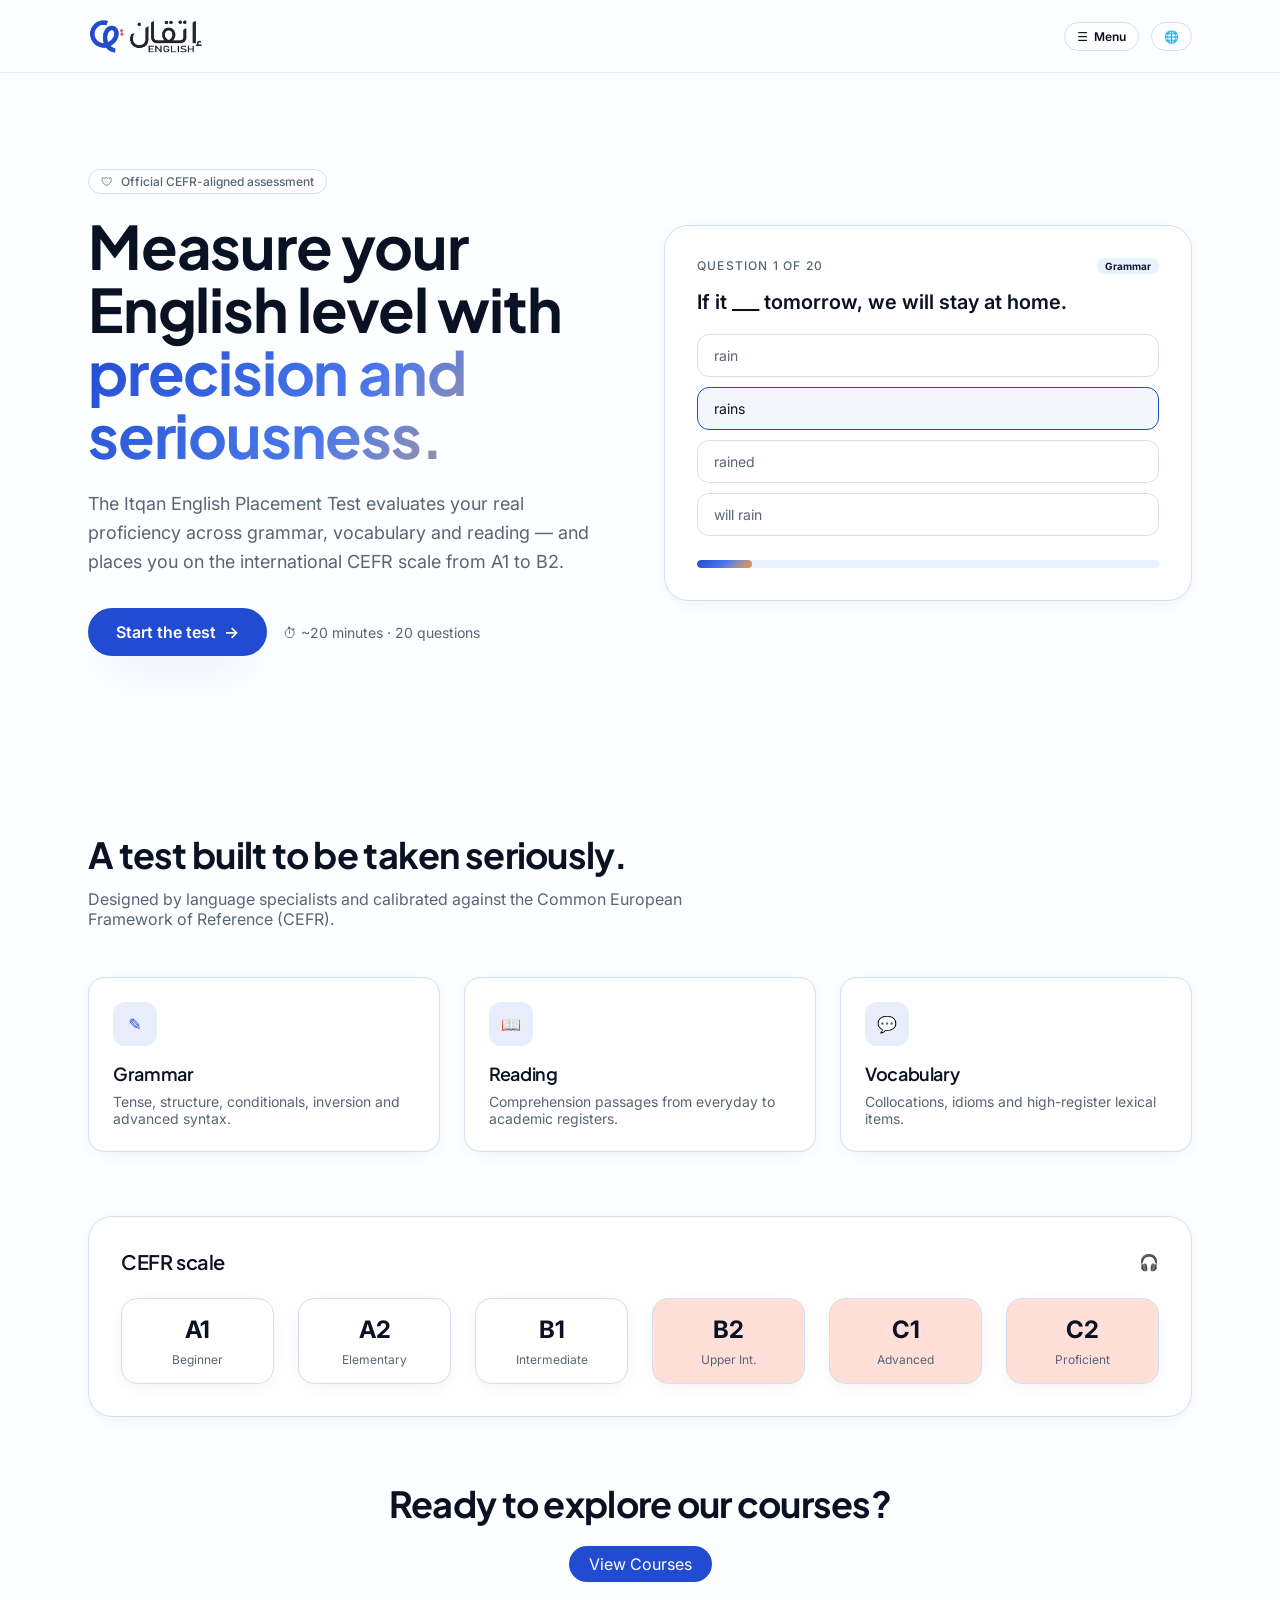
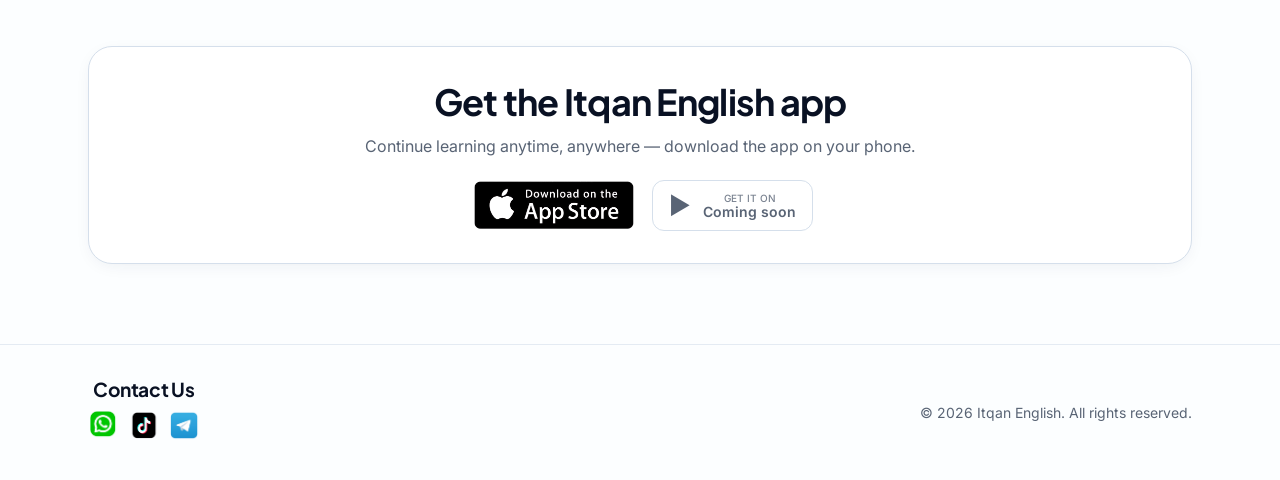
==== commit c11e8310: "Update index.html" ====
--- a/index.html
+++ b/index.html
@@ -112,16 +112,6 @@
 </section>
 
 <footer class="footer"><div class="footer-inner">
-  <div class="logo"><img src="images/logo.png" alt="Logo" style="height:40px"></div>
-  <div class="stores" style="margin-top:0">
-  <a href="https://apps.apple.com/sa/app/english-إتقان/id6759668469" target="_blank" rel="noopener">
-  <img src="images/appleIcon.png" alt="Download on the App Store" style="height:50px">
-</a>
-  <div class="store store-disabled" aria-disabled="true">
-    <span style="font-size:1.5rem">▶</span>
-    <span class="store-lines"><span class="store-top" data-i18n="store.google.top"></span><span class="store-bot" data-i18n="store.google.soon"></span></span>
-  </div>
-</div>
 
 <div class="box">
     <h3 style="font-size: 1.2rem; margin:0; padding:0; margin-left:5px;" data-i18n="footer.contact">
--- a/itqan-html/styles.css
+++ b/itqan-html/styles.css
@@ -65,6 +65,11 @@
 .hero-blob{position:absolute;top:-8rem;inset-inline-end:-8rem;width:24rem;height:24rem;border-radius:9999px;opacity:.3;filter:blur(60px);background:var(--gradient-hero);z-index:-1}
 .hero-grid{display:grid;grid-template-columns:1fr 1fr;gap:3rem;align-items:center;padding:6rem 1.5rem;max-width:72rem;margin:0 auto}
 .h1{font-size:3rem;line-height:1.05;font-weight:700}
+ html[lang="ar"] .h1 {
+  line-height: 1.5;
+}
+.heading-single-line{white-space:nowrap;font-size:clamp(1rem,2.5vw,3.75rem)}
+html[lang="ar"] .heading-single-line{line-height:1.3;overflow:visible;clip-path:none;}
 @media(min-width:768px){.h1{font-size:3.75rem}}
 .h1-grad{display:block;background:var(--gradient-hero);-webkit-background-clip:text;background-clip:text;color:transparent}
 .lead{margin-top:1.5rem;max-width:32rem;font-size:1.125rem;color:var(--muted-foreground);line-height:1.6}
@@ -460,8 +465,19 @@
   text-align: right;
 }
 
-.currency-symbol {
-  font-family: 'Noto Sans Symbols 2', sans-serif;
-  font-size: inherit;
-  line-height: inherit;
-}
+.currency-icon {
+  width: 1em;
+  height: 1em;
+  vertical-align: middle;
+  object-fit: contain;
+  margin-inline-end: 0.25em;
+}
+
+.currency-icon {
+  width: 1em;
+  height: 1em;
+  vertical-align: middle;
+  display: inline-block; /* ← هذا هو المفتاح */
+  object-fit: contain;
+  margin-inline-end: 0.25em;
+}
